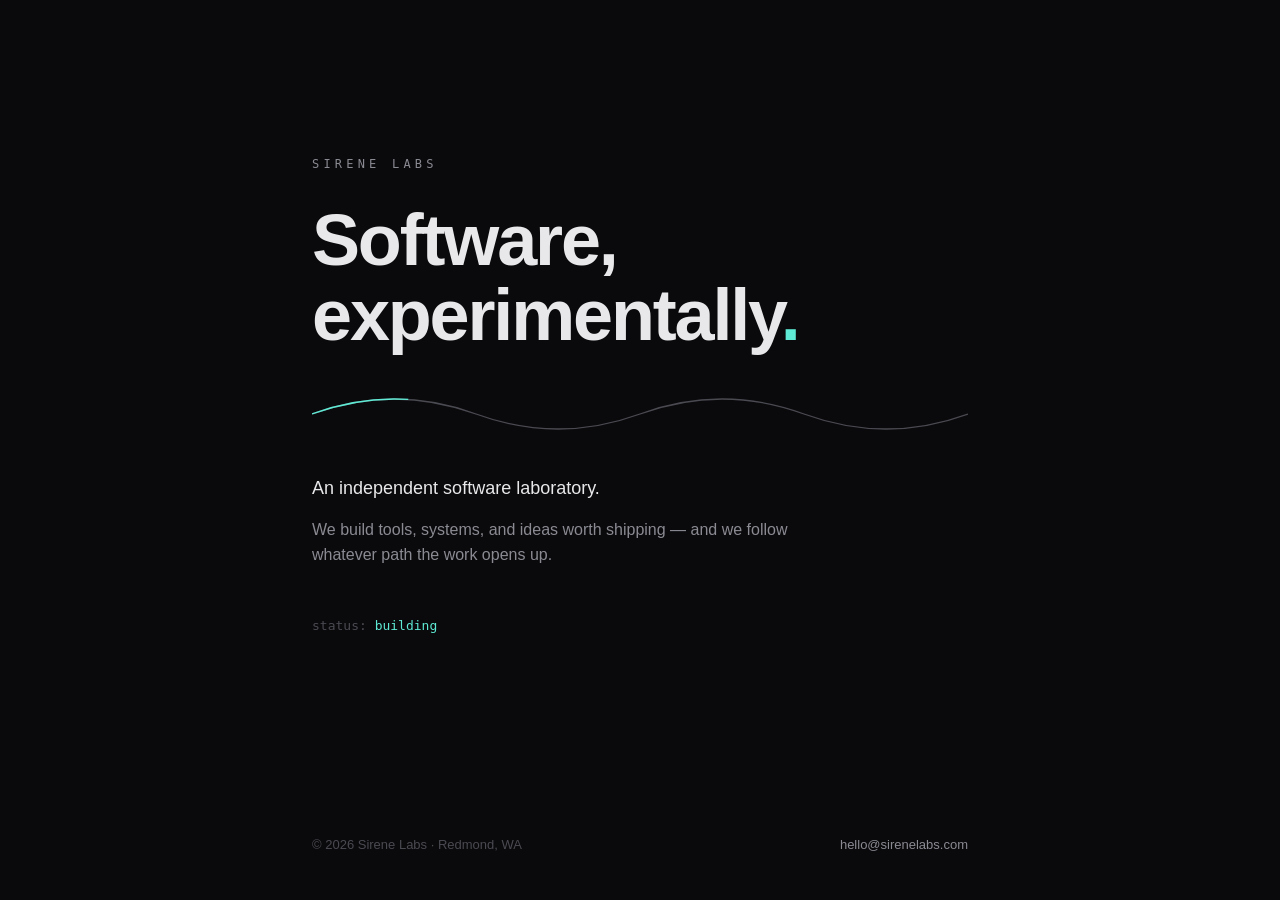
==== index.html @ 9ce9b8f1 "Initial landing page" ====
<!DOCTYPE html>
<html lang="en">
<head>
<meta charset="UTF-8">
<meta name="viewport" content="width=device-width, initial-scale=1.0">
<title>Sirene Labs</title>
<meta name="description" content="Sirene Labs — an independent software laboratory.">
<style>
  :root {
    --bg: #0a0a0c;
    --ink: #e8e8ea;
    --muted: #8a8a93;
    --faint: #4a4a52;
    --accent: #5eead4;
    --max: 44rem;
  }

  * { margin: 0; padding: 0; box-sizing: border-box; }

  html, body { height: 100%; }

  body {
    background: var(--bg);
    color: var(--ink);
    font-family: ui-sans-serif, -apple-system, "Segoe UI", Roboto, "Helvetica Neue", Arial, sans-serif;
    display: flex;
    flex-direction: column;
    align-items: center;
    -webkit-font-smoothing: antialiased;
    line-height: 1.6;
  }

  .mono {
    font-family: ui-monospace, SFMono-Regular, "Cascadia Mono", Menlo, Consolas, monospace;
  }

  main {
    flex: 1;
    width: 100%;
    max-width: var(--max);
    padding: 0 1.5rem;
    display: flex;
    flex-direction: column;
    justify-content: center;
  }

  .eyebrow {
    color: var(--muted);
    font-size: 0.75rem;
    letter-spacing: 0.35em;
    text-transform: uppercase;
    margin-bottom: 1.75rem;
  }

  h1 {
    font-size: clamp(2.75rem, 8vw, 4.5rem);
    font-weight: 650;
    letter-spacing: -0.03em;
    line-height: 1.05;
  }

  h1 .dot { color: var(--accent); }

  .wave {
    display: block;
    width: 100%;
    height: 48px;
    margin: 2.25rem 0;
  }

  .wave path {
    fill: none;
    stroke: var(--faint);
    stroke-width: 1.25;
  }

  .wave path.live {
    stroke: var(--accent);
    stroke-dasharray: 90 660;
    animation: drift 9s linear infinite;
  }

  @keyframes drift {
    from { stroke-dashoffset: 0; }
    to   { stroke-dashoffset: -750; }
  }

  @media (prefers-reduced-motion: reduce) {
    .wave path.live { animation: none; stroke-dasharray: none; opacity: 0.5; }
  }

  .lede {
    font-size: 1.125rem;
    color: var(--ink);
    max-width: 34rem;
    text-wrap: pretty;
  }

  .sub {
    margin-top: 0.875rem;
    color: var(--muted);
    font-size: 1rem;
    max-width: 34rem;
    text-wrap: pretty;
  }

  .status {
    margin-top: 3rem;
    font-size: 0.8125rem;
    color: var(--muted);
  }

  .status .key { color: var(--faint); }
  .status .val { color: var(--accent); }

  footer {
    width: 100%;
    max-width: var(--max);
    padding: 2rem 1.5rem;
    display: flex;
    justify-content: space-between;
    align-items: baseline;
    gap: 1rem;
    flex-wrap: wrap;
    font-size: 0.8125rem;
    color: var(--faint);
  }

  footer a {
    color: var(--muted);
    text-decoration: none;
    padding: 0.625rem 0;
    min-height: 44px;
    display: inline-flex;
    align-items: center;
    border-bottom: 1px solid transparent;
    transition: color 160ms ease, border-color 160ms ease;
  }

  footer a:hover { color: var(--accent); }
  footer a:focus-visible {
    outline: 2px solid var(--accent);
    outline-offset: 3px;
    border-radius: 2px;
  }
</style>
</head>
<body>

<main>
  <p class="eyebrow mono">Sirene Labs</p>
  <h1>Software,<br>experimentally<span class="dot">.</span></h1>

  <svg class="wave" viewBox="0 0 600 48" preserveAspectRatio="none" aria-hidden="true">
    <path d="M0,24 C50,4 100,4 150,24 S250,44 300,24 S400,4 450,24 S550,44 600,24"/>
    <path class="live" d="M0,24 C50,4 100,4 150,24 S250,44 300,24 S400,4 450,24 S550,44 600,24"/>
  </svg>

  <p class="lede">An independent software laboratory.</p>
  <p class="sub">We build tools, systems, and ideas worth shipping — and we follow whatever path the work opens up.</p>

  <p class="status mono"><span class="key">status:</span> <span class="val">building</span></p>
</main>

<footer>
  <span>&copy; 2026 Sirene Labs &middot; Redmond, WA</span>
  <a href="mailto:hello@sirenelabs.com">hello@sirenelabs.com</a>
</footer>

</body>
</html>
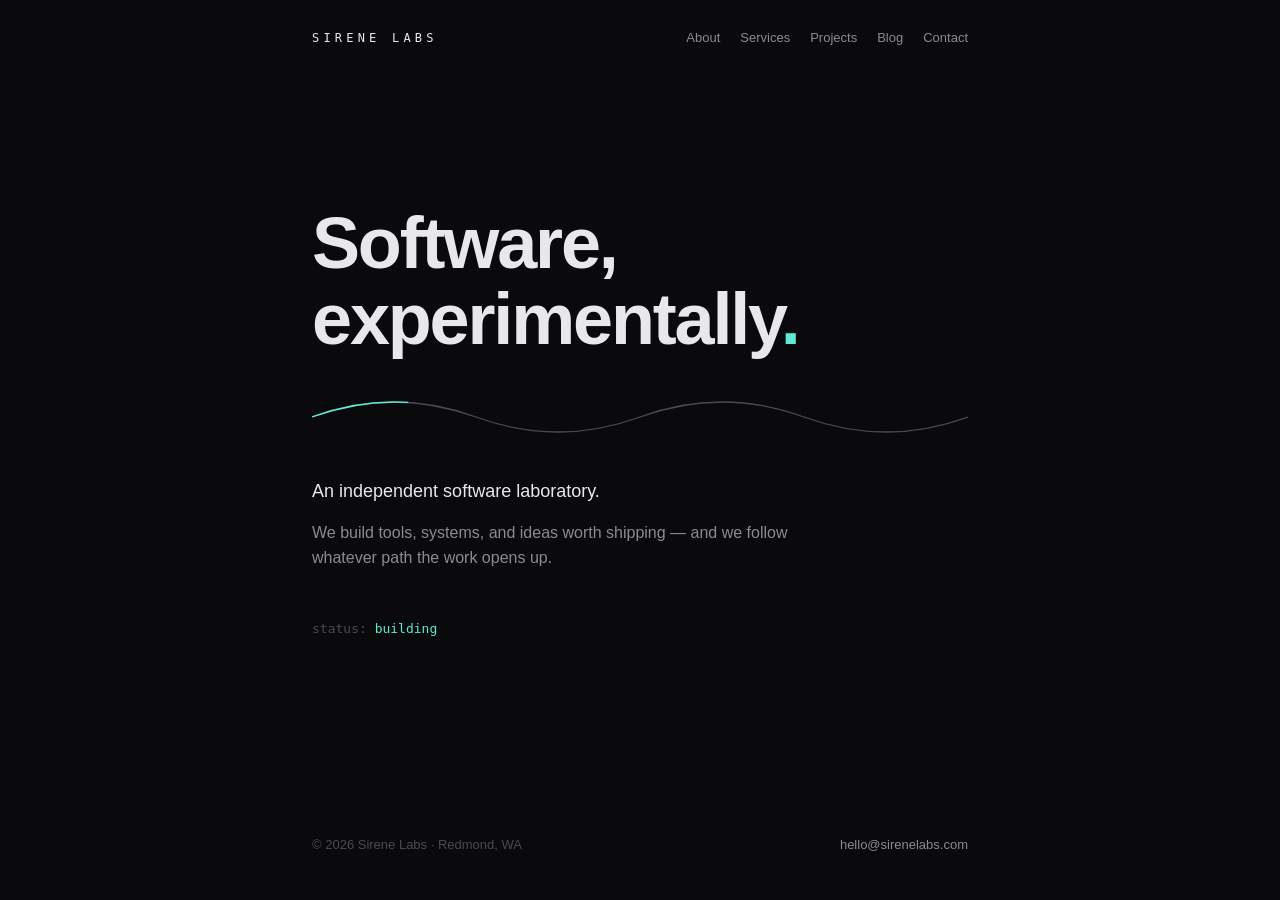
==== commit e91f4999: "Add About, Services, Projects, Blog, Contact pages - Extract shared styles into styles.css; add wave" ====
--- a/index.html
+++ b/index.html
@@ -5,150 +5,23 @@
 <meta name="viewport" content="width=device-width, initial-scale=1.0">
 <title>Sirene Labs</title>
 <meta name="description" content="Sirene Labs — an independent software laboratory.">
-<style>
-  :root {
-    --bg: #0a0a0c;
-    --ink: #e8e8ea;
-    --muted: #8a8a93;
-    --faint: #4a4a52;
-    --accent: #5eead4;
-    --max: 44rem;
-  }
+<link rel="icon" type="image/svg+xml" href="favicon.svg">
+<link rel="stylesheet" href="styles.css">
+</head>
+<body class="home">
 
-  * { margin: 0; padding: 0; box-sizing: border-box; }
-
-  html, body { height: 100%; }
-
-  body {
-    background: var(--bg);
-    color: var(--ink);
-    font-family: ui-sans-serif, -apple-system, "Segoe UI", Roboto, "Helvetica Neue", Arial, sans-serif;
-    display: flex;
-    flex-direction: column;
-    align-items: center;
-    -webkit-font-smoothing: antialiased;
-    line-height: 1.6;
-  }
-
-  .mono {
-    font-family: ui-monospace, SFMono-Regular, "Cascadia Mono", Menlo, Consolas, monospace;
-  }
-
-  main {
-    flex: 1;
-    width: 100%;
-    max-width: var(--max);
-    padding: 0 1.5rem;
-    display: flex;
-    flex-direction: column;
-    justify-content: center;
-  }
-
-  .eyebrow {
-    color: var(--muted);
-    font-size: 0.75rem;
-    letter-spacing: 0.35em;
-    text-transform: uppercase;
-    margin-bottom: 1.75rem;
-  }
-
-  h1 {
-    font-size: clamp(2.75rem, 8vw, 4.5rem);
-    font-weight: 650;
-    letter-spacing: -0.03em;
-    line-height: 1.05;
-  }
-
-  h1 .dot { color: var(--accent); }
-
-  .wave {
-    display: block;
-    width: 100%;
-    height: 48px;
-    margin: 2.25rem 0;
-  }
-
-  .wave path {
-    fill: none;
-    stroke: var(--faint);
-    stroke-width: 1.25;
-  }
-
-  .wave path.live {
-    stroke: var(--accent);
-    stroke-dasharray: 90 660;
-    animation: drift 9s linear infinite;
-  }
-
-  @keyframes drift {
-    from { stroke-dashoffset: 0; }
-    to   { stroke-dashoffset: -750; }
-  }
-
-  @media (prefers-reduced-motion: reduce) {
-    .wave path.live { animation: none; stroke-dasharray: none; opacity: 0.5; }
-  }
-
-  .lede {
-    font-size: 1.125rem;
-    color: var(--ink);
-    max-width: 34rem;
-    text-wrap: pretty;
-  }
-
-  .sub {
-    margin-top: 0.875rem;
-    color: var(--muted);
-    font-size: 1rem;
-    max-width: 34rem;
-    text-wrap: pretty;
-  }
-
-  .status {
-    margin-top: 3rem;
-    font-size: 0.8125rem;
-    color: var(--muted);
-  }
-
-  .status .key { color: var(--faint); }
-  .status .val { color: var(--accent); }
-
-  footer {
-    width: 100%;
-    max-width: var(--max);
-    padding: 2rem 1.5rem;
-    display: flex;
-    justify-content: space-between;
-    align-items: baseline;
-    gap: 1rem;
-    flex-wrap: wrap;
-    font-size: 0.8125rem;
-    color: var(--faint);
-  }
-
-  footer a {
-    color: var(--muted);
-    text-decoration: none;
-    padding: 0.625rem 0;
-    min-height: 44px;
-    display: inline-flex;
-    align-items: center;
-    border-bottom: 1px solid transparent;
-    transition: color 160ms ease, border-color 160ms ease;
-  }
-
-  footer a:hover { color: var(--accent); }
-  footer a:focus-visible {
-    outline: 2px solid var(--accent);
-    outline-offset: 3px;
-    border-radius: 2px;
-  }
-</style>
-</head>
-<body>
+<header class="site-nav">
+  <a class="brand mono" href="index.html" aria-current="page">Sirene Labs</a>
+  <nav>
+    <a href="about.html">About</a>
+    <a href="services.html">Services</a>
+    <a href="projects.html">Projects</a>
+    <a href="blog.html">Blog</a>
+    <a href="contact.html">Contact</a>
+  </nav>
+</header>
 
 <main>
-  <p class="eyebrow mono">Sirene Labs</p>
   <h1>Software,<br>experimentally<span class="dot">.</span></h1>
 
   <svg class="wave" viewBox="0 0 600 48" preserveAspectRatio="none" aria-hidden="true">
--- a/styles.css
+++ b/styles.css
@@ -0,0 +1,328 @@
+/* Sirene Labs — shared styles */
+:root {
+  --bg: #0a0a0c;
+  --ink: #e8e8ea;
+  --muted: #8a8a93;
+  --faint: #4a4a52;
+  --line: #1c1c22;
+  --accent: #5eead4;
+  --max: 44rem;
+}
+
+* { margin: 0; padding: 0; box-sizing: border-box; }
+
+html, body { height: 100%; }
+
+body {
+  background: var(--bg);
+  color: var(--ink);
+  font-family: ui-sans-serif, -apple-system, "Segoe UI", Roboto, "Helvetica Neue", Arial, sans-serif;
+  display: flex;
+  flex-direction: column;
+  align-items: center;
+  -webkit-font-smoothing: antialiased;
+  line-height: 1.6;
+}
+
+::selection { background: var(--accent); color: var(--bg); }
+
+.mono {
+  font-family: ui-monospace, SFMono-Regular, "Cascadia Mono", Menlo, Consolas, monospace;
+}
+
+a { color: var(--accent); }
+a:focus-visible {
+  outline: 2px solid var(--accent);
+  outline-offset: 3px;
+  border-radius: 2px;
+}
+
+/* ---------- site nav ---------- */
+.site-nav {
+  width: 100%;
+  max-width: var(--max);
+  padding: 1.5rem 1.5rem 0;
+  display: flex;
+  justify-content: space-between;
+  align-items: baseline;
+  gap: 0.75rem 1.5rem;
+  flex-wrap: wrap;
+}
+
+.brand {
+  font-size: 0.75rem;
+  letter-spacing: 0.35em;
+  text-transform: uppercase;
+  color: var(--ink);
+  text-decoration: none;
+  transition: color 160ms ease;
+}
+.brand:hover { color: var(--accent); }
+
+.site-nav nav {
+  display: flex;
+  gap: 1.25rem;
+  flex-wrap: wrap;
+  font-size: 0.8125rem;
+}
+
+.site-nav nav a {
+  color: var(--muted);
+  text-decoration: none;
+  padding: 0.25rem 0;
+  border-bottom: 1px solid transparent;
+  transition: color 160ms ease, border-color 160ms ease;
+}
+.site-nav nav a:hover { color: var(--accent); }
+.site-nav nav a[aria-current="page"] { color: var(--accent); }
+
+/* ---------- layout ---------- */
+main {
+  flex: 1;
+  width: 100%;
+  max-width: var(--max);
+  padding: 0 1.5rem;
+  display: flex;
+  flex-direction: column;
+}
+
+body.home main { justify-content: safe center; }
+
+main.page {
+  display: block;
+  padding-top: 3.25rem;
+  padding-bottom: 3rem;
+}
+
+/* ---------- shared components ---------- */
+.eyebrow {
+  color: var(--muted);
+  font-size: 0.75rem;
+  letter-spacing: 0.35em;
+  text-transform: uppercase;
+  margin-bottom: 1.75rem;
+}
+
+h1 {
+  font-size: clamp(2.75rem, 8vw, 4.5rem);
+  font-weight: 650;
+  letter-spacing: -0.03em;
+  line-height: 1.05;
+}
+
+h1 .dot { color: var(--accent); }
+
+h1.page-title {
+  font-size: clamp(2rem, 6vw, 3rem);
+  line-height: 1.1;
+}
+
+.wave {
+  display: block;
+  width: 100%;
+  height: 48px;
+  margin: 2.25rem 0;
+}
+
+.wave path {
+  fill: none;
+  stroke: var(--faint);
+  stroke-width: 1.25;
+}
+
+.wave path.live {
+  stroke: var(--accent);
+  stroke-dasharray: 90 660;
+  animation: drift 9s linear infinite;
+}
+
+@keyframes drift {
+  from { stroke-dashoffset: 0; }
+  to   { stroke-dashoffset: -750; }
+}
+
+@media (prefers-reduced-motion: reduce) {
+  .wave path.live { animation: none; stroke-dasharray: none; opacity: 0.5; }
+}
+
+.lede {
+  font-size: 1.125rem;
+  color: var(--ink);
+  max-width: 34rem;
+  text-wrap: pretty;
+}
+
+.sub {
+  margin-top: 0.875rem;
+  color: var(--muted);
+  font-size: 1rem;
+  max-width: 34rem;
+  text-wrap: pretty;
+}
+
+.status {
+  margin-top: 3rem;
+  font-size: 0.8125rem;
+  color: var(--muted);
+}
+
+.status .key { color: var(--faint); }
+.status .val { color: var(--accent); }
+
+/* ---------- prose (about, blog posts) ---------- */
+.prose > * + * { margin-top: 1.25rem; }
+
+.prose p, .prose li {
+  color: var(--muted);
+  max-width: 38rem;
+}
+
+.prose p strong { color: var(--ink); font-weight: 600; }
+
+.prose h2 {
+  font-size: 1.375rem;
+  font-weight: 600;
+  letter-spacing: -0.02em;
+  margin-top: 2.75rem;
+}
+
+.prose a {
+  color: var(--accent);
+  text-decoration: none;
+  border-bottom: 1px solid var(--faint);
+  transition: border-color 160ms ease;
+}
+.prose a:hover { border-color: var(--accent); }
+
+.prose ul { padding-left: 1.25rem; }
+.prose li + li { margin-top: 0.5rem; }
+
+.prose time {
+  font-size: 0.8125rem;
+  color: var(--faint);
+  letter-spacing: 0.05em;
+}
+
+/* ---------- cards (services, projects) ---------- */
+.cards {
+  display: grid;
+  gap: 1rem;
+  margin-top: 2.5rem;
+}
+
+.card {
+  border: 1px solid var(--line);
+  border-radius: 10px;
+  padding: 1.5rem;
+  transition: border-color 160ms ease;
+}
+.card:hover { border-color: var(--faint); }
+
+.card .tag {
+  display: inline-block;
+  font-size: 0.6875rem;
+  letter-spacing: 0.2em;
+  text-transform: uppercase;
+  color: var(--accent);
+  margin-bottom: 0.625rem;
+}
+.card .tag.dim { color: var(--faint); }
+
+.card h2 {
+  font-size: 1.125rem;
+  font-weight: 600;
+  letter-spacing: -0.01em;
+  margin-bottom: 0.5rem;
+}
+
+.card p { color: var(--muted); font-size: 0.9375rem; }
+
+/* ---------- blog index ---------- */
+.post-list {
+  margin-top: 2.5rem;
+  display: grid;
+  gap: 2rem;
+}
+
+.post-item time {
+  font-size: 0.75rem;
+  color: var(--faint);
+  letter-spacing: 0.1em;
+}
+
+.post-item h2 {
+  font-size: 1.25rem;
+  font-weight: 600;
+  letter-spacing: -0.01em;
+  margin: 0.375rem 0;
+}
+
+.post-item h2 a {
+  color: var(--ink);
+  text-decoration: none;
+  transition: color 160ms ease;
+}
+.post-item h2 a:hover { color: var(--accent); }
+
+.post-item p { color: var(--muted); font-size: 0.9375rem; }
+
+.feed-link {
+  margin-top: 3rem;
+  font-size: 0.8125rem;
+  color: var(--faint);
+}
+.feed-link a {
+  color: var(--muted);
+  text-decoration: none;
+  border-bottom: 1px solid var(--line);
+}
+.feed-link a:hover { color: var(--accent); border-color: var(--accent); }
+
+/* ---------- CTA / contact ---------- */
+.cta {
+  margin-top: 3rem;
+  border: 1px solid var(--line);
+  border-radius: 10px;
+  padding: 1.5rem;
+}
+
+.cta p { color: var(--muted); font-size: 0.9375rem; margin-bottom: 0.75rem; }
+
+.big-link {
+  font-size: 1.25rem;
+  font-weight: 600;
+  letter-spacing: -0.01em;
+  color: var(--accent);
+  text-decoration: none;
+  border-bottom: 1px solid var(--faint);
+  transition: border-color 160ms ease;
+  overflow-wrap: anywhere;
+}
+.big-link:hover { border-color: var(--accent); }
+
+/* ---------- footer ---------- */
+footer {
+  width: 100%;
+  max-width: var(--max);
+  padding: 2rem 1.5rem;
+  display: flex;
+  justify-content: space-between;
+  align-items: baseline;
+  gap: 1rem;
+  flex-wrap: wrap;
+  font-size: 0.8125rem;
+  color: var(--faint);
+}
+
+footer a {
+  color: var(--muted);
+  text-decoration: none;
+  padding: 0.625rem 0;
+  min-height: 44px;
+  display: inline-flex;
+  align-items: center;
+  border-bottom: 1px solid transparent;
+  transition: color 160ms ease, border-color 160ms ease;
+}
+
+footer a:hover { color: var(--accent); }
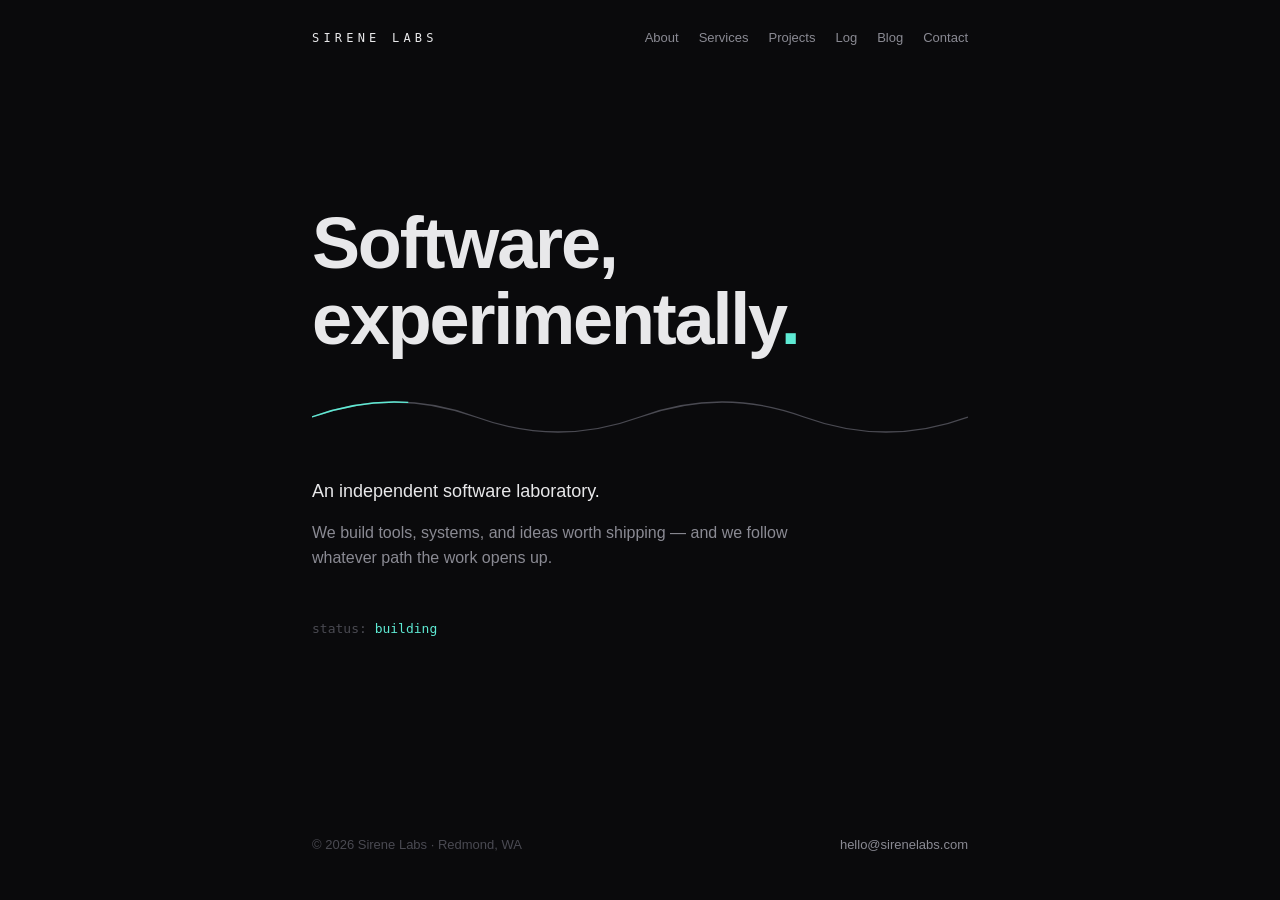
==== commit 8624d5c1: "Add lab log (changelog) + publishing generator - New log.html: short, frequent build notes (changelo" ====
--- a/index.html
+++ b/index.html
@@ -16,6 +16,7 @@
     <a href="about.html">About</a>
     <a href="services.html">Services</a>
     <a href="projects.html">Projects</a>
+    <a href="log.html">Log</a>
     <a href="blog.html">Blog</a>
     <a href="contact.html">Contact</a>
   </nav>
--- a/styles.css
+++ b/styles.css
@@ -326,3 +326,43 @@
 }
 
 footer a:hover { color: var(--accent); }
+
+/* ---------- log (changelog) ---------- */
+.log-list {
+  margin-top: 2.5rem;
+  display: grid;
+  gap: 1.75rem;
+}
+
+.log-entry {
+  display: grid;
+  grid-template-columns: 8.5rem 1fr;
+  gap: 0.5rem 1.25rem;
+}
+
+.log-entry time {
+  font-size: 0.75rem;
+  color: var(--faint);
+  letter-spacing: 0.05em;
+  padding-top: 0.15rem;
+}
+
+.log-entry .tag {
+  display: block;
+  font-size: 0.6875rem;
+  letter-spacing: 0.2em;
+  text-transform: uppercase;
+  color: var(--accent);
+  margin-bottom: 0.25rem;
+}
+
+.log-entry p {
+  color: var(--muted);
+  font-size: 0.9375rem;
+  max-width: 34rem;
+}
+
+@media (max-width: 34rem) {
+  .log-entry { grid-template-columns: 1fr; }
+  .log-entry time { padding-top: 0; }
+}
